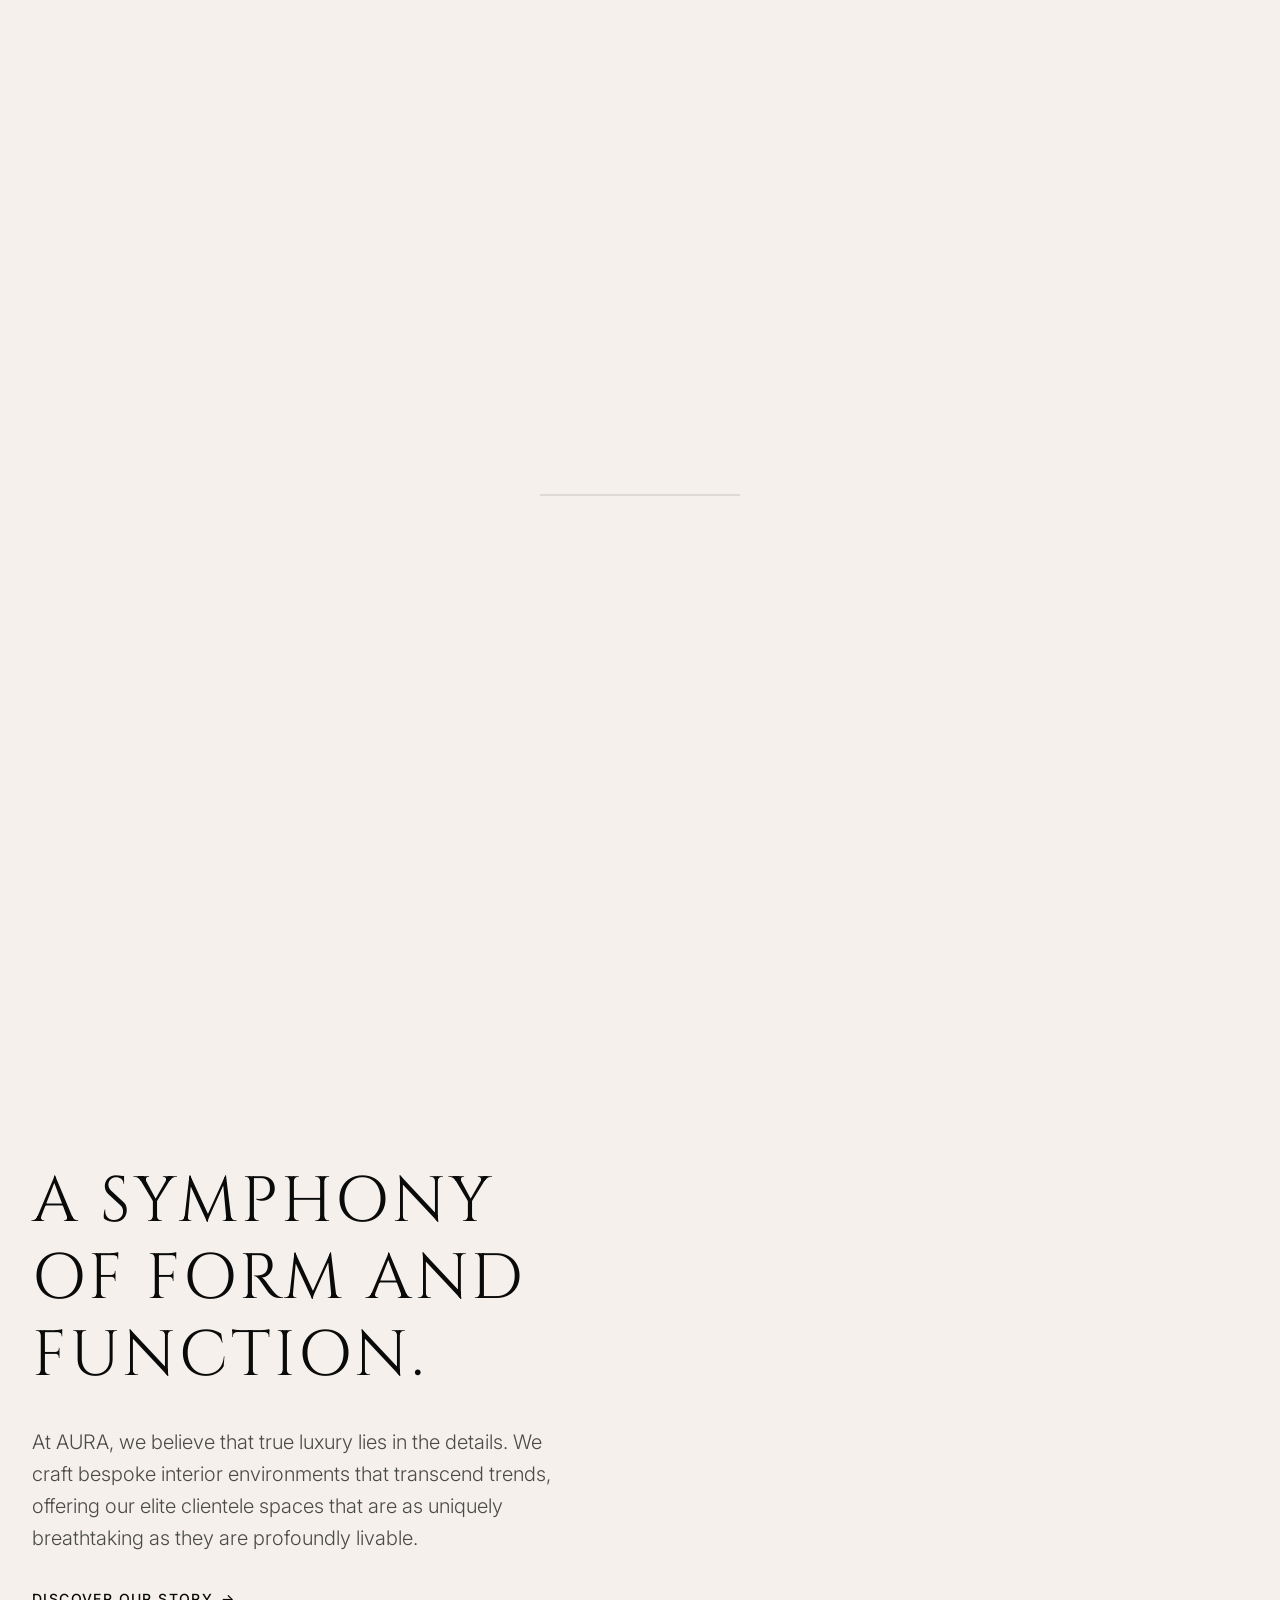
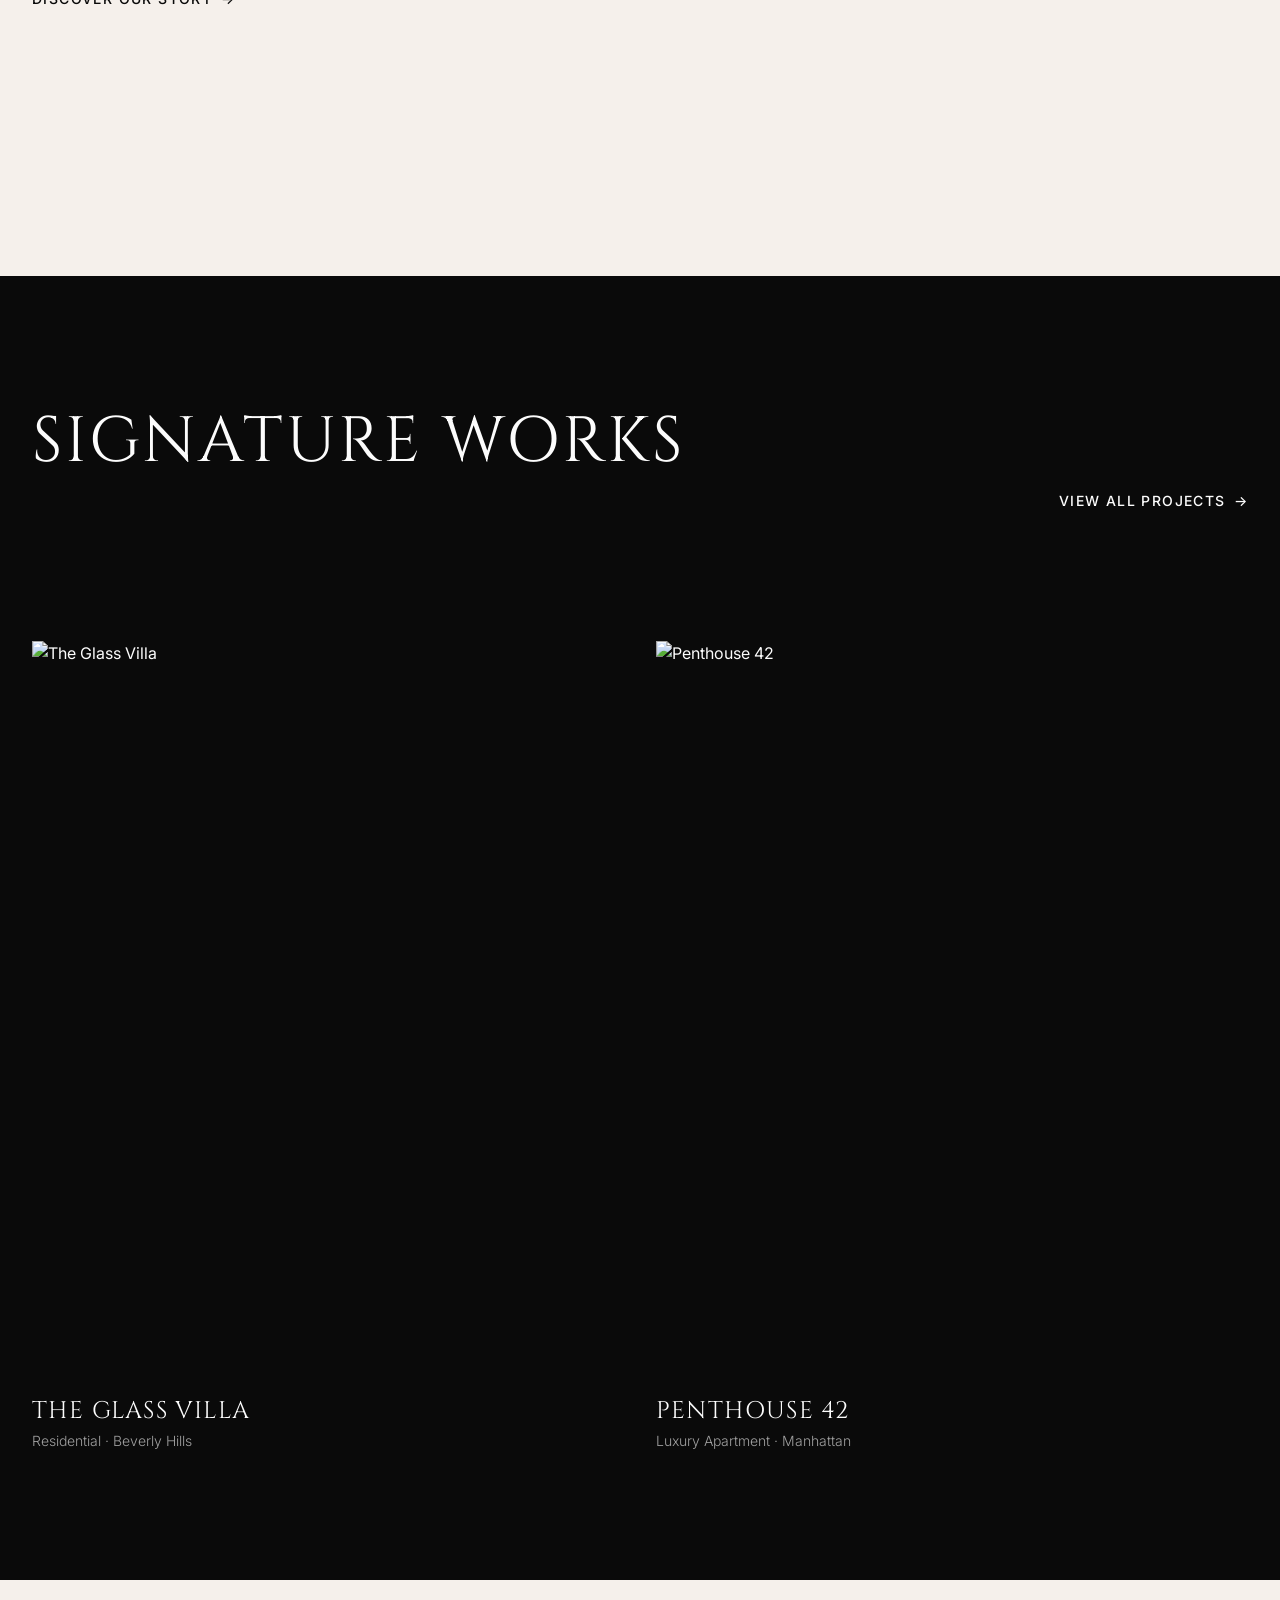
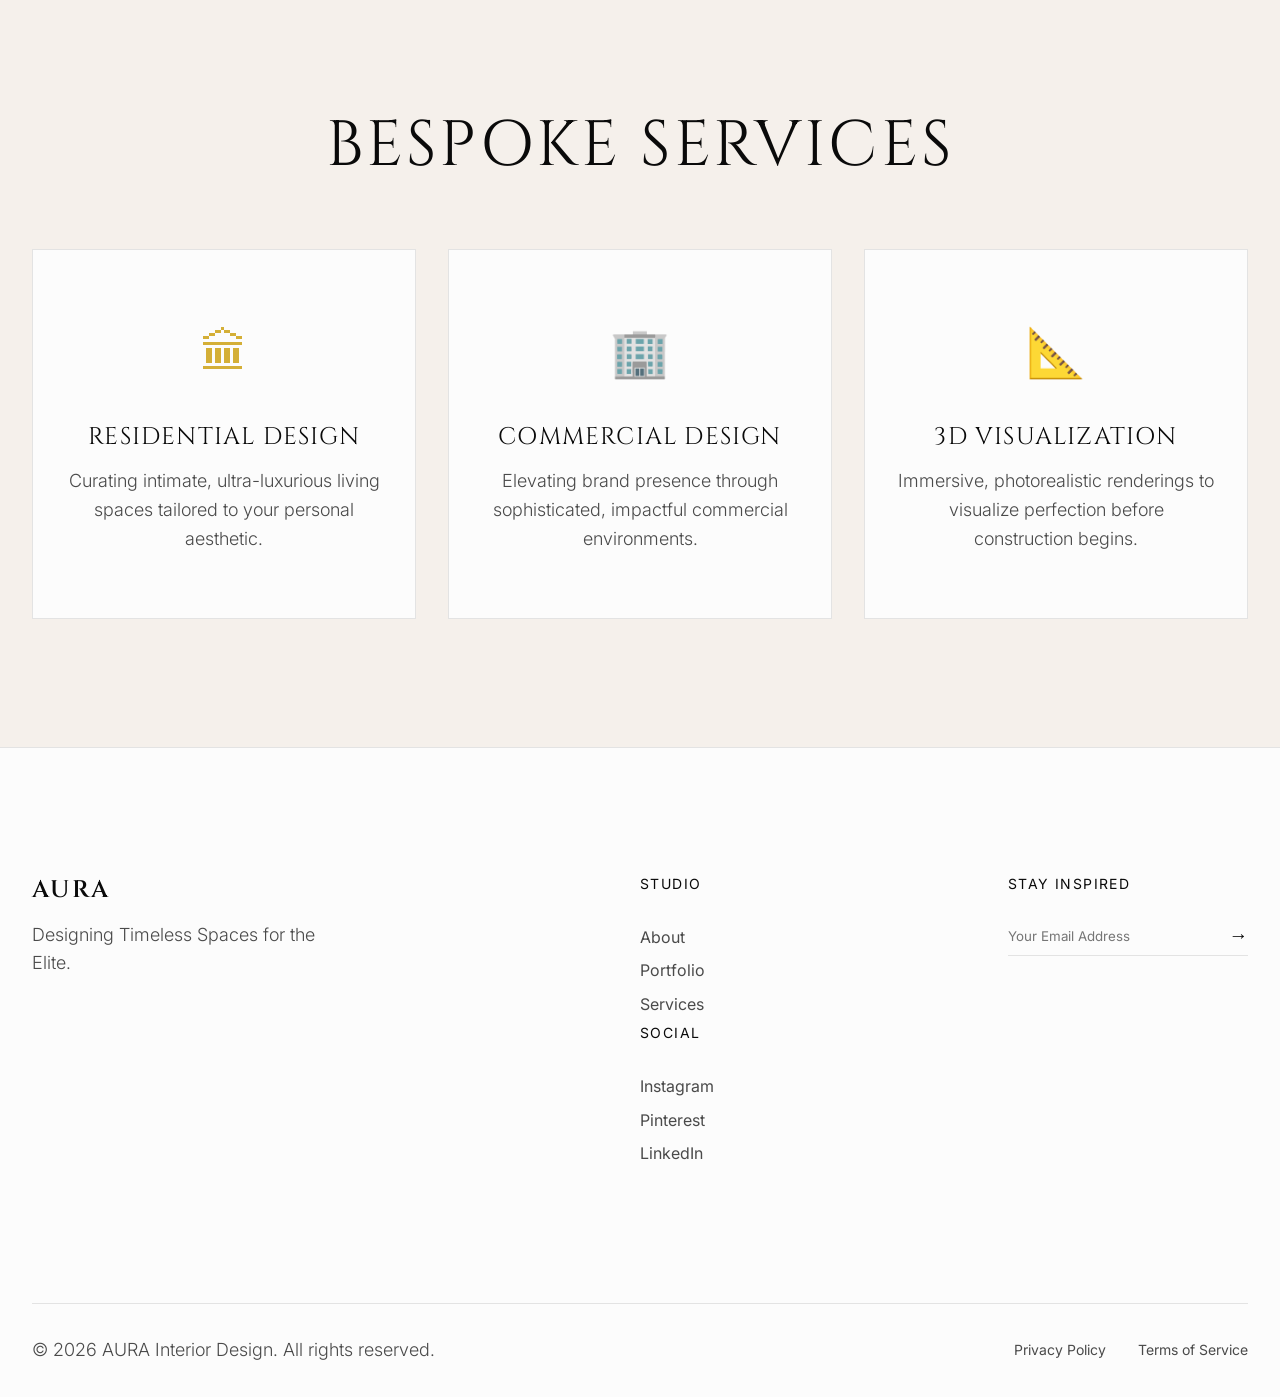
==== intrior designer/index.html @ d272567a "Add files via upload" ====
<!DOCTYPE html>
<html lang="en">
<head>
    <meta charset="UTF-8">
    <meta name="viewport" content="width=device-width, initial-scale=1.0">
    <title>AURA | High-End Interior Design</title>
    <meta name="description" content="Designing Timeless Spaces. AURA is a high-end luxury interior design studio targeting elite clients.">
    
    <!-- Google Fonts -->
    <link rel="preconnect" href="https://fonts.googleapis.com">
    <link rel="preconnect" href="https://fonts.gstatic.com" crossorigin>
    <link href="https://fonts.googleapis.com/css2?family=Cinzel:wght@400;500;600&family=Inter:wght@300;400;500&display=swap" rel="stylesheet">
    
    <!-- Lenis CSS for smooth scrolling baseline -->
    <link rel="stylesheet" href="https://unpkg.com/lenis@1.0.45/dist/lenis.css">

    <!-- Custom CSS -->
    <link rel="stylesheet" href="css/style.css">
</head>
<body class="loading">
    <!-- Custom Cursor -->
    <div class="cursor-dot"></div>
    <div class="cursor-outline"></div>

    <!-- Preloader -->
    <div class="preloader">
        <div class="preloader-content">
            <h1 class="brand-logo">AURA</h1>
            <div class="progress-bar"><div class="progress"></div></div>
        </div>
    </div>

    <!-- Navigation -->
    <header class="header">
        <div class="nav-container">
            <a href="index.html" class="logo">AURA</a>
            <nav class="nav-links">
                <a href="index.html" class="active">Home</a>
                <a href="about.html">About</a>
                <a href="services.html">Services</a>
                <a href="portfolio.html">Portfolio</a>
                <a href="contact.html">Contact</a>
            </nav>
            <div class="nav-actions">
                <button class="theme-toggle" id="theme-toggle">
                    <span class="icon">☾</span>
                </button>
                <a href="contact.html" class="btn btn-outline">Consultation</a>
            </div>
        </div>
    </header>

    <main>
        <!-- Hero Section with 3D Background -->
        <section class="hero">
            <div class="hero-canvas-container" id="hero-canvas"></div>
            <div class="hero-content">
                <p class="hero-subtitle">Elevating Lifestyles</p>
                <h1 class="hero-title">Designing<br>Timeless<br>Spaces</h1>
                <div class="hero-scroll-indicator">
                    <span>Scroll to explore</span>
                    <div class="line"></div>
                </div>
            </div>
        </section>

        <!-- About Preview Section -->
        <section class="about-preview section-padding">
            <div class="container">
                <div class="grid-2">
                    <div class="about-text" data-scroll>
                        <h2 class="section-title">A Symphony of Form and Function.</h2>
                        <p>At AURA, we believe that true luxury lies in the details. We craft bespoke interior environments that transcend trends, offering our elite clientele spaces that are as uniquely breathtaking as they are profoundly livable.</p>
                        <a href="about.html" class="link-arrow">Discover Our Story <span class="arrow">→</span></a>
                    </div>
                    <div class="about-image-wrapper">
                        <img src="https://images.unsplash.com/photo-1600210492486-724fe5c67fb0?auto=format&fit=crop&q=80" alt="Luxury Interior" class="parallax-image">
                    </div>
                </div>
            </div>
        </section>

        <!-- Featured Projects Section -->
        <section class="featured-projects section-padding dark-section">
            <div class="container">
                <div class="section-header">
                    <h2 class="section-title text-light">Signature Works</h2>
                    <a href="portfolio.html" class="link-arrow text-light">View All Projects <span class="arrow">→</span></a>
                </div>
                
                <div class="projects-carousel">
                    <!-- Project 1 -->
                    <div class="project-card">
                        <div class="project-image-container">
                            <img src="https://images.unsplash.com/photo-1600607687939-ce8a6c25118c?auto=format&fit=crop&q=80" alt="The Glass Villa">
                        </div>
                        <div class="project-info">
                            <h3>The Glass Villa</h3>
                            <p>Residential · Beverly Hills</p>
                        </div>
                    </div>
                    <!-- Project 2 -->
                    <div class="project-card">
                        <div class="project-image-container">
                            <img src="https://images.unsplash.com/photo-1600607687644-aac4c15cecb1?auto=format&fit=crop&q=80" alt="Penthouse 42">
                        </div>
                        <div class="project-info">
                            <h3>Penthouse 42</h3>
                            <p>Luxury Apartment · Manhattan</p>
                        </div>
                    </div>
                </div>
            </div>
        </section>

        <!-- Services Preview Section -->
        <section class="services-preview section-padding">
            <div class="container">
                <h2 class="section-title text-center">Bespoke Services</h2>
                <div class="services-grid">
                    <div class="service-item">
                        <div class="service-icon">🏛</div>
                        <h3>Residential Design</h3>
                        <p>Curating intimate, ultra-luxurious living spaces tailored to your personal aesthetic.</p>
                    </div>
                    <div class="service-item">
                        <div class="service-icon">🏢</div>
                        <h3>Commercial Design</h3>
                        <p>Elevating brand presence through sophisticated, impactful commercial environments.</p>
                    </div>
                    <div class="service-item">
                        <div class="service-icon">📐</div>
                        <h3>3D Visualization</h3>
                        <p>Immersive, photorealistic renderings to visualize perfection before construction begins.</p>
                    </div>
                </div>
            </div>
        </section>

    </main>

    <!-- Footer -->
    <footer class="footer">
        <div class="container">
            <div class="footer-top">
                <div class="footer-brand">
                    <h2 class="logo">AURA</h2>
                    <p>Designing Timeless Spaces for the Elite.</p>
                </div>
                <div class="footer-links">
                    <div class="link-group">
                        <h4>Studio</h4>
                        <a href="about.html">About</a>
                        <a href="portfolio.html">Portfolio</a>
                        <a href="services.html">Services</a>
                    </div>
                    <div class="link-group">
                        <h4>Social</h4>
                        <a href="#" target="_blank">Instagram</a>
                        <a href="#" target="_blank">Pinterest</a>
                        <a href="#" target="_blank">LinkedIn</a>
                    </div>
                </div>
                <div class="footer-newsletter">
                    <h4>Stay Inspired</h4>
                    <form class="newsletter-form">
                        <input type="email" placeholder="Your Email Address" required>
                        <button type="submit">→</button>
                    </form>
                </div>
            </div>
            <div class="footer-bottom">
                <p>&copy; 2026 AURA Interior Design. All rights reserved.</p>
                <div class="legal-links">
                    <a href="#">Privacy Policy</a>
                    <a href="#">Terms of Service</a>
                </div>
            </div>
        </div>
    </footer>

    <!-- GSAP & Lenis CDN -->
    <script src="https://cdnjs.cloudflare.com/ajax/libs/gsap/3.12.5/gsap.min.js"></script>
    <script src="https://cdnjs.cloudflare.com/ajax/libs/gsap/3.12.5/ScrollTrigger.min.js"></script>
    <script src="https://unpkg.com/lenis@1.0.45/dist/lenis.min.js"></script>
    
    <!-- Three.js CDN -->
    <script src="https://cdnjs.cloudflare.com/ajax/libs/three.js/r128/three.min.js"></script>

    <!-- Custom Scripts -->
    <script src="js/main.js"></script>
    <script src="js/three-scene.js"></script>
</body>
</html>
---- intrior designer/css/style.css ----
/* ==========================================================================
   AURA | High-End Interior Design | Premium Design System
   ========================================================================== */

:root {
    /* Color Palette */
    --clr-black: #0a0a0a;
    --clr-white: #fcfcfc;
    --clr-beige: #f5f0eb;
    --clr-gold: #d4af37;
    --clr-gray-dark: #1f1f1f;
    --clr-gray-light: #e0e0e0;
    
    /* Current Theme Variables (Default Light) */
    --bg-primary: var(--clr-beige);
    --bg-secondary: var(--clr-white);
    --text-primary: var(--clr-black);
    --text-secondary: #4a4a4a;
    --accent: var(--clr-gold);
    --border: rgba(10, 10, 10, 0.1);
    --glass-bg: rgba(245, 240, 235, 0.7);
    
    /* Typography */
    --font-serif: 'Cinzel', serif;
    --font-sans: 'Inter', sans-serif;
    
    /* Spacing */
    --space-sm: 1rem;
    --space-md: 2rem;
    --space-lg: 4rem;
    --space-xl: 8rem;
    
    /* Transitions */
    --transition-smooth: all 0.6s cubic-bezier(0.16, 1, 0.3, 1);
    --transition-fast: all 0.3s ease;
}

/* Dark Theme Overrides */
[data-theme="dark"] {
    --bg-primary: var(--clr-black);
    --bg-secondary: var(--clr-gray-dark);
    --text-primary: var(--clr-white);
    --text-secondary: #a0a0a0;
    --border: rgba(252, 252, 252, 0.1);
    --glass-bg: rgba(10, 10, 10, 0.7);
}

/* ==========================================================================
   Base Reset
   ========================================================================== */
* {
    margin: 0;
    padding: 0;
    box-sizing: border-box;
}

html {
    font-size: 16px;
    scroll-behavior: initial; /* Lenis handles smooth scrolling */
}

body {
    background-color: var(--bg-primary);
    color: var(--text-primary);
    font-family: var(--font-sans);
    line-height: 1.6;
    overflow-x: hidden;
    transition: background-color 0.4s ease, color 0.4s ease;
    cursor: none; /* Custom Cursor */
}

/* Hide scrollbar for premium feel */
::-webkit-scrollbar {
    width: 0px;
    background: transparent; 
}

/* Typography Base */
h1, h2, h3, h4, h5, h6 {
    font-family: var(--font-serif);
    font-weight: 400;
    line-height: 1.2;
    text-transform: uppercase;
    letter-spacing: 0.05em;
}

p {
    font-family: var(--font-sans);
    font-weight: 300;
    color: var(--text-secondary);
    font-size: 1.125rem;
}

a {
    color: inherit;
    text-decoration: none;
    cursor: none;
}

ul {
    list-style: none;
}

img {
    max-width: 100%;
    display: block;
}

/* ==========================================================================
   Custom Cursor
   ========================================================================== */
.cursor-dot,
.cursor-outline {
    position: fixed;
    top: 0;
    left: 0;
    transform: translate(-50%, -50%);
    border-radius: 50%;
    z-index: 9999;
    pointer-events: none;
}

.cursor-dot {
    width: 8px;
    height: 8px;
    background-color: var(--accent);
}

.cursor-outline {
    width: 40px;
    height: 40px;
    border: 1px solid var(--accent);
    transition: width 0.3s ease, height 0.3s ease, background-color 0.3s ease;
}

/* Hover State via JS class */
.cursor-hover .cursor-outline {
    width: 60px;
    height: 60px;
    background-color: rgba(212, 175, 55, 0.1);
    backdrop-filter: blur(2px);
}

/* ==========================================================================
   Preloader
   ========================================================================== */
.preloader {
    position: fixed;
    top: 0;
    left: 0;
    width: 100%;
    height: 100vh;
    background-color: var(--bg-primary);
    z-index: 10000;
    display: flex;
    justify-content: center;
    align-items: center;
}

.preloader-content {
    text-align: center;
}

.preloader .brand-logo {
    font-size: 3rem;
    letter-spacing: 0.2em;
    margin-bottom: 2rem;
    opacity: 0; /* Animated by GSAP */
}

.progress-bar {
    width: 200px;
    height: 2px;
    background-color: var(--border);
    margin: 0 auto;
    overflow: hidden;
}

.progress {
    width: 0%;
    height: 100%;
    background-color: var(--accent);
}

/* ==========================================================================
   Layout Utilities
   ========================================================================== */
.container {
    max-width: 1400px;
    margin: 0 auto;
    padding: 0 var(--space-md);
}

.section-padding {
    padding: var(--space-xl) 0;
}

.grid-2 {
    display: grid;
    grid-template-columns: 1fr 1fr;
    gap: var(--space-xl);
    align-items: center;
}

.text-center {
    text-align: center;
}

.text-light {
    color: var(--clr-white);
}

/* ==========================================================================
   Navigation
   ========================================================================== */
.header {
    position: fixed;
    top: 0;
    left: 0;
    width: 100%;
    padding: var(--space-md) 0;
    z-index: 1000;
    transition: var(--transition-smooth);
}

.header.scrolled {
    padding: var(--space-sm) 0;
    background-color: var(--glass-bg);
    backdrop-filter: blur(10px);
    -webkit-backdrop-filter: blur(10px);
    border-bottom: 1px solid var(--border);
}

.nav-container {
    max-width: 1600px;
    margin: 0 auto;
    padding: 0 var(--space-md);
    display: flex;
    justify-content: space-between;
    align-items: center;
}

.logo {
    font-family: var(--font-serif);
    font-size: 1.5rem;
    letter-spacing: 0.1em;
    font-weight: 600;
    z-index: 10;
}

.nav-links {
    display: flex;
    gap: var(--space-md);
}

.nav-links a {
    font-size: 0.875rem;
    text-transform: uppercase;
    letter-spacing: 0.1em;
    position: relative;
    overflow: hidden;
}

.nav-links a::after {
    content: '';
    position: absolute;
    bottom: -4px;
    left: 0;
    width: 100%;
    height: 1px;
    background-color: var(--accent);
    transform: translateX(-101%);
    transition: transform 0.4s cubic-bezier(0.16, 1, 0.3, 1);
}

.nav-links a:hover::after,
.nav-links a.active::after {
    transform: translateX(0);
}

.nav-actions {
    display: flex;
    align-items: center;
    gap: var(--space-md);
}

.theme-toggle {
    background: none;
    border: none;
    color: var(--text-primary);
    font-size: 1.2rem;
    padding: 0.5rem;
    border-radius: 50%;
    transition: var(--transition-fast);
}

.btn-outline {
    border: 1px solid var(--border);
    padding: 0.75rem 1.5rem;
    font-size: 0.875rem;
    text-transform: uppercase;
    letter-spacing: 0.1em;
    border-radius: 30px;
    transition: var(--transition-smooth);
    position: relative;
    overflow: hidden;
}

.btn-outline::before {
    content: '';
    position: absolute;
    top: 0;
    left: 0;
    width: 100%;
    height: 100%;
    background-color: var(--text-primary);
    transform: scaleY(0);
    transform-origin: bottom;
    transition: transform 0.4s cubic-bezier(0.16, 1, 0.3, 1);
    z-index: -1;
}

.btn-outline:hover {
    color: var(--bg-primary);
    border-color: var(--text-primary);
}

.btn-outline:hover::before {
    transform: scaleY(1);
    transform-origin: top;
}

/* ==========================================================================
   Hero Section
   ========================================================================== */
.hero {
    height: 100vh;
    position: relative;
    display: flex;
    align-items: center;
    padding: 0 var(--space-md);
    overflow: hidden;
}

.hero-canvas-container {
    position: absolute;
    top: 0;
    left: 0;
    width: 100%;
    height: 100%;
    z-index: 1;
    pointer-events: none; /* Let clicks pass through if needed, though mouse move is tracked */
}

.hero-content {
    position: relative;
    z-index: 2;
    max-width: 1400px;
    margin: 0 auto;
    width: 100%;
}

.hero-subtitle {
    font-size: 1rem;
    text-transform: uppercase;
    letter-spacing: 0.2em;
    margin-bottom: var(--space-sm);
    color: var(--accent);
}

.hero-title {
    font-size: clamp(4rem, 8vw, 8rem);
    line-height: 1;
}

.hero-scroll-indicator {
    position: absolute;
    bottom: var(--space-md);
    left: 50%;
    transform: translateX(-50%);
    display: flex;
    flex-direction: column;
    align-items: center;
    gap: 1rem;
    z-index: 2;
}

.hero-scroll-indicator span {
    font-size: 0.75rem;
    text-transform: uppercase;
    letter-spacing: 0.1em;
}

.hero-scroll-indicator .line {
    width: 1px;
    height: 60px;
    background: linear-gradient(to bottom, var(--text-primary) 50%, transparent 50%);
    background-size: 100% 200%;
    animation: scrollLine 2s linear infinite;
}

@keyframes scrollLine {
    0% { background-position: 0% 0%; }
    100% { background-position: 0% 100%; }
}

/* ==========================================================================
   Section: About Preview
   ========================================================================== */
.section-title {
    font-size: clamp(2.5rem, 5vw, 4rem);
    margin-bottom: var(--space-md);
}

.about-text p {
    margin-bottom: var(--space-md);
    font-size: 1.25rem;
}

.link-arrow {
    display: inline-flex;
    align-items: center;
    gap: 0.5rem;
    font-weight: 500;
    text-transform: uppercase;
    letter-spacing: 0.1em;
    font-size: 0.875rem;
}

.link-arrow .arrow {
    transition: transform 0.3s ease;
}

.link-arrow:hover .arrow {
    transform: translateX(5px);
}

.about-image-wrapper {
    overflow: hidden;
    height: 80vh;
    border-radius: 4px;
}

.parallax-image {
    width: 100%;
    height: 120%; /* Extra height for parallax */
    object-fit: cover;
    transform: translateY(-10%);
}

/* ==========================================================================
   Section: Featured Projects
   ========================================================================== */
.dark-section {
    background-color: var(--clr-black);
    color: var(--clr-white);
}

.dark-section .text-secondary {
    color: #a0a0a0;
}

.section-header {
    display: flex;
    justify-content: space-between;
    align-items: flex-end;
    margin-bottom: var(--space-xl);
}

.projects-carousel {
    display: grid;
    grid-template-columns: 1fr 1fr;
    gap: var(--space-md);
}

.project-card {
    position: relative;
    cursor: none;
}

.project-image-container {
    overflow: hidden;
    aspect-ratio: 4/5;
    margin-bottom: var(--space-sm);
}

.project-image-container img {
    width: 100%;
    height: 100%;
    object-fit: cover;
    transition: transform 0.8s cubic-bezier(0.16, 1, 0.3, 1);
}

.project-card:hover .project-image-container img {
    transform: scale(1.05);
}

.project-info h3 {
    font-size: 1.5rem;
    margin-bottom: 0.25rem;
}

.project-info p {
    font-size: 0.875rem;
    color: #a0a0a0;
}

/* ==========================================================================
   Section: Services Preview
   ========================================================================== */
.services-grid {
    display: grid;
    grid-template-columns: repeat(3, 1fr);
    gap: var(--space-md);
    margin-top: var(--space-lg);
}

.service-item {
    padding: var(--space-lg) var(--space-md);
    background-color: var(--bg-secondary);
    border: 1px solid var(--border);
    transition: var(--transition-smooth);
    text-align: center;
}

.service-item:hover {
    transform: translateY(-10px);
    box-shadow: 0 20px 40px rgba(0,0,0,0.05);
    border-color: var(--accent);
}

[data-theme="dark"] .service-item:hover {
    box-shadow: 0 20px 40px rgba(0,0,0,0.5);
}

.service-icon {
    font-size: 3rem;
    margin-bottom: var(--space-md);
    color: var(--accent);
}

.service-item h3 {
    font-size: 1.5rem;
    margin-bottom: var(--space-sm);
}

/* ==========================================================================
   Footer
   ========================================================================== */
.footer {
    background-color: var(--bg-secondary);
    padding: var(--space-xl) 0 var(--space-md) 0;
    border-top: 1px solid var(--border);
}

.footer-top {
    display: grid;
    grid-template-columns: 2fr 1fr 1fr;
    gap: var(--space-xl);
    margin-bottom: var(--space-xl);
}

.footer-brand p {
    margin-top: var(--space-sm);
    max-width: 300px;
}

.link-group h4, .footer-newsletter h4 {
    font-family: var(--font-sans);
    font-size: 0.875rem;
    text-transform: uppercase;
    letter-spacing: 0.1em;
    margin-bottom: var(--space-md);
}

.link-group a {
    display: block;
    color: var(--text-secondary);
    margin-bottom: 0.5rem;
    transition: var(--transition-fast);
}

.link-group a:hover {
    color: var(--accent);
}

.newsletter-form {
    display: flex;
    border-bottom: 1px solid var(--border);
    padding-bottom: 0.5rem;
}

.newsletter-form input {
    flex: 1;
    background: none;
    border: none;
    color: var(--text-primary);
    font-family: var(--font-sans);
    outline: none;
}

.newsletter-form button {
    background: none;
    border: none;
    color: var(--text-primary);
    cursor: none;
    font-size: 1.2rem;
}

.footer-bottom {
    display: flex;
    justify-content: space-between;
    align-items: center;
    border-top: 1px solid var(--border);
    padding-top: var(--space-md);
    font-size: 0.875rem;
    color: var(--text-secondary);
}

.legal-links {
    display: flex;
    gap: var(--space-md);
}

/* ==========================================================================
   Responsive Design
   ========================================================================== */
@media (max-width: 1024px) {
    .grid-2 {
        grid-template-columns: 1fr;
    }
    .about-image-wrapper {
        height: 60vh;
    }
    .projects-carousel {
        grid-template-columns: 1fr;
    }
}

@media (max-width: 768px) {
    .nav-links {
        display: none; /* Need a mobile menu for production */
    }
    .hero-title {
        font-size: clamp(3rem, 12vw, 4rem);
    }
    .services-grid {
        grid-template-columns: 1fr;
    }
    .footer-top {
        grid-template-columns: 1fr;
        gap: var(--space-lg);
    }
}
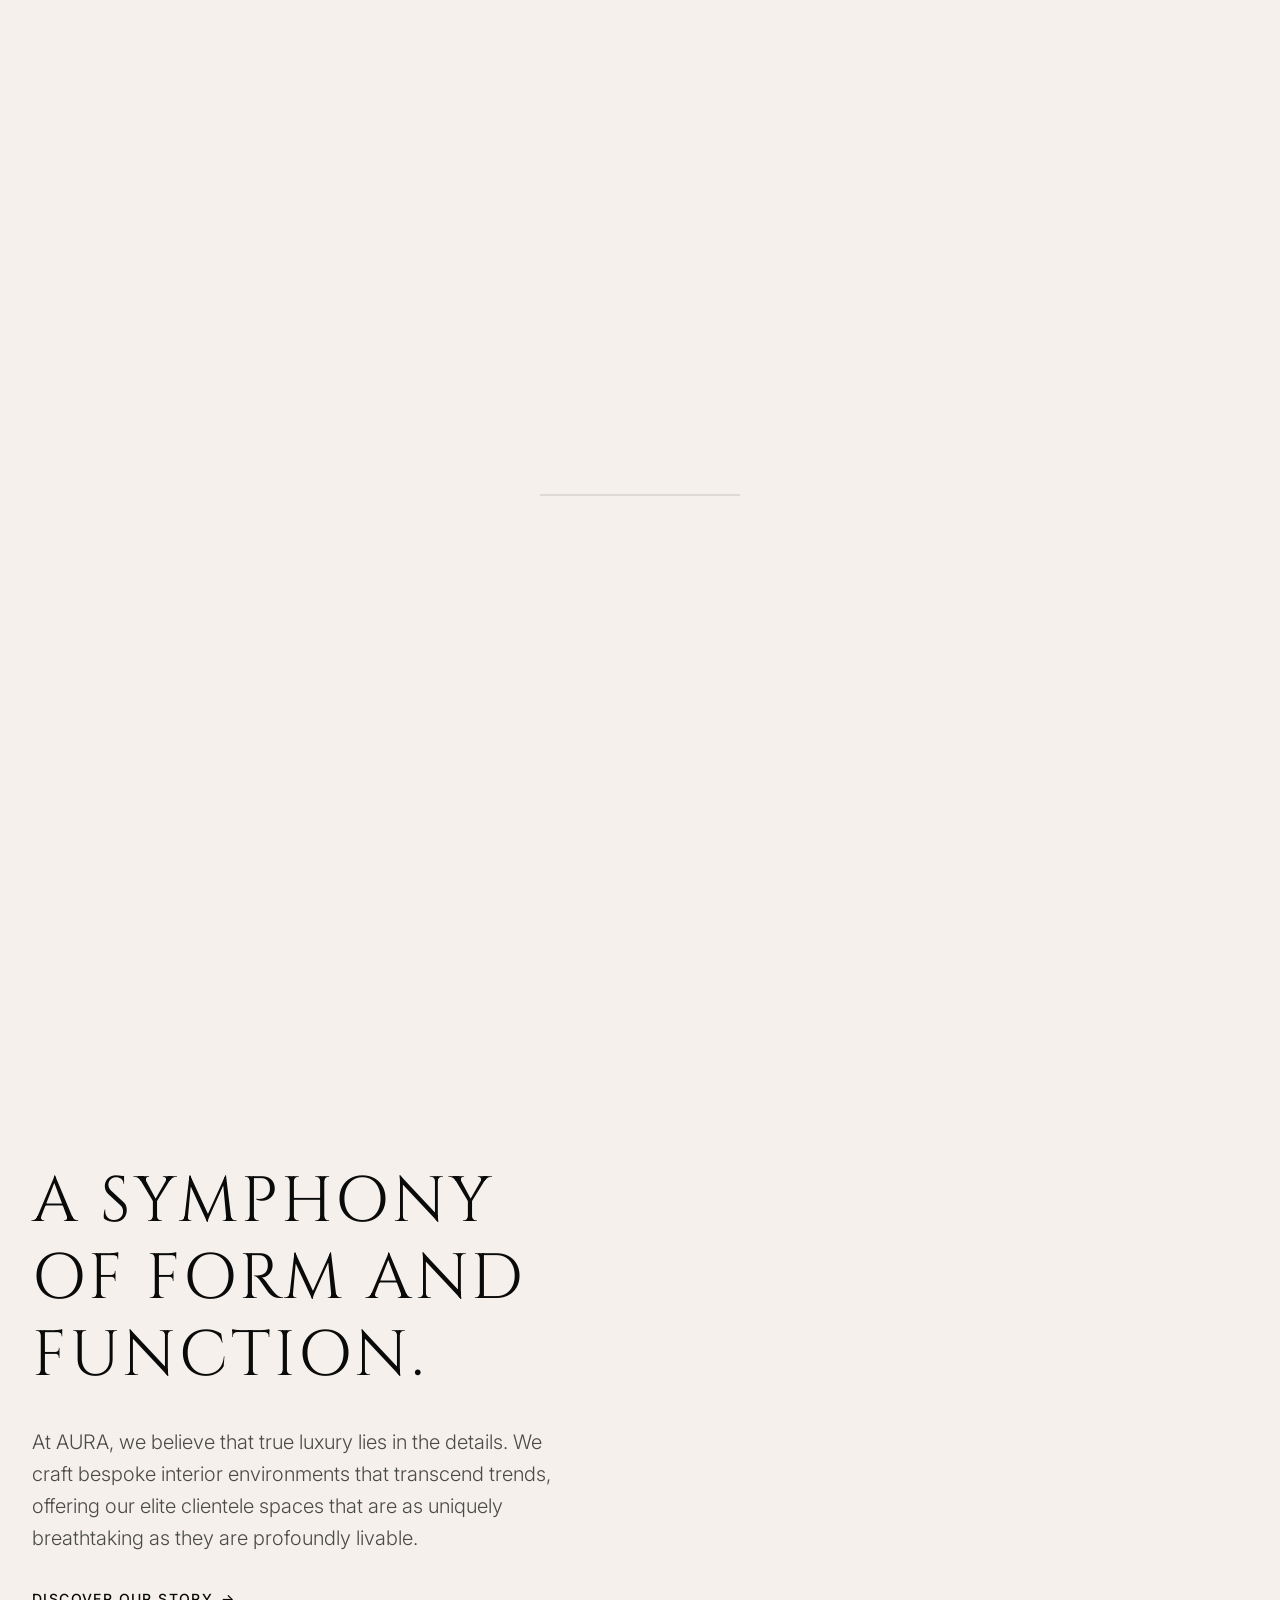
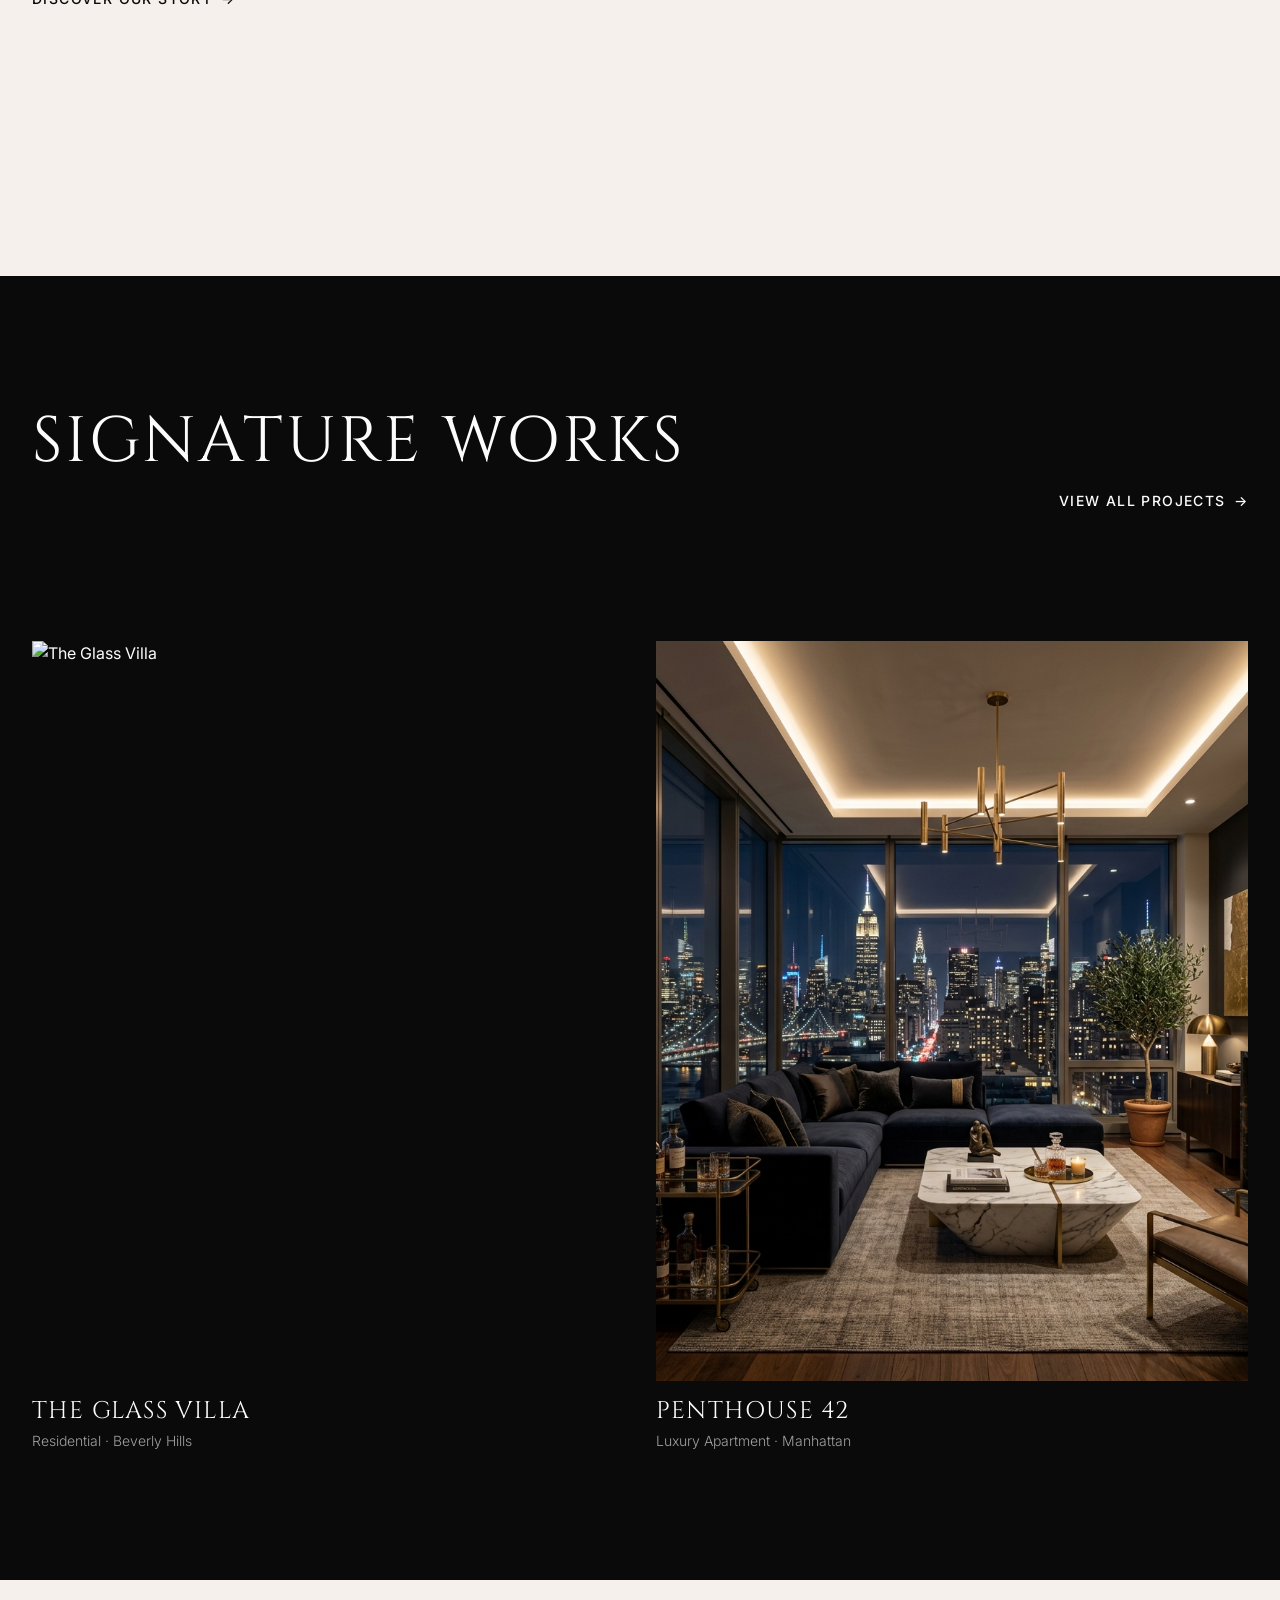
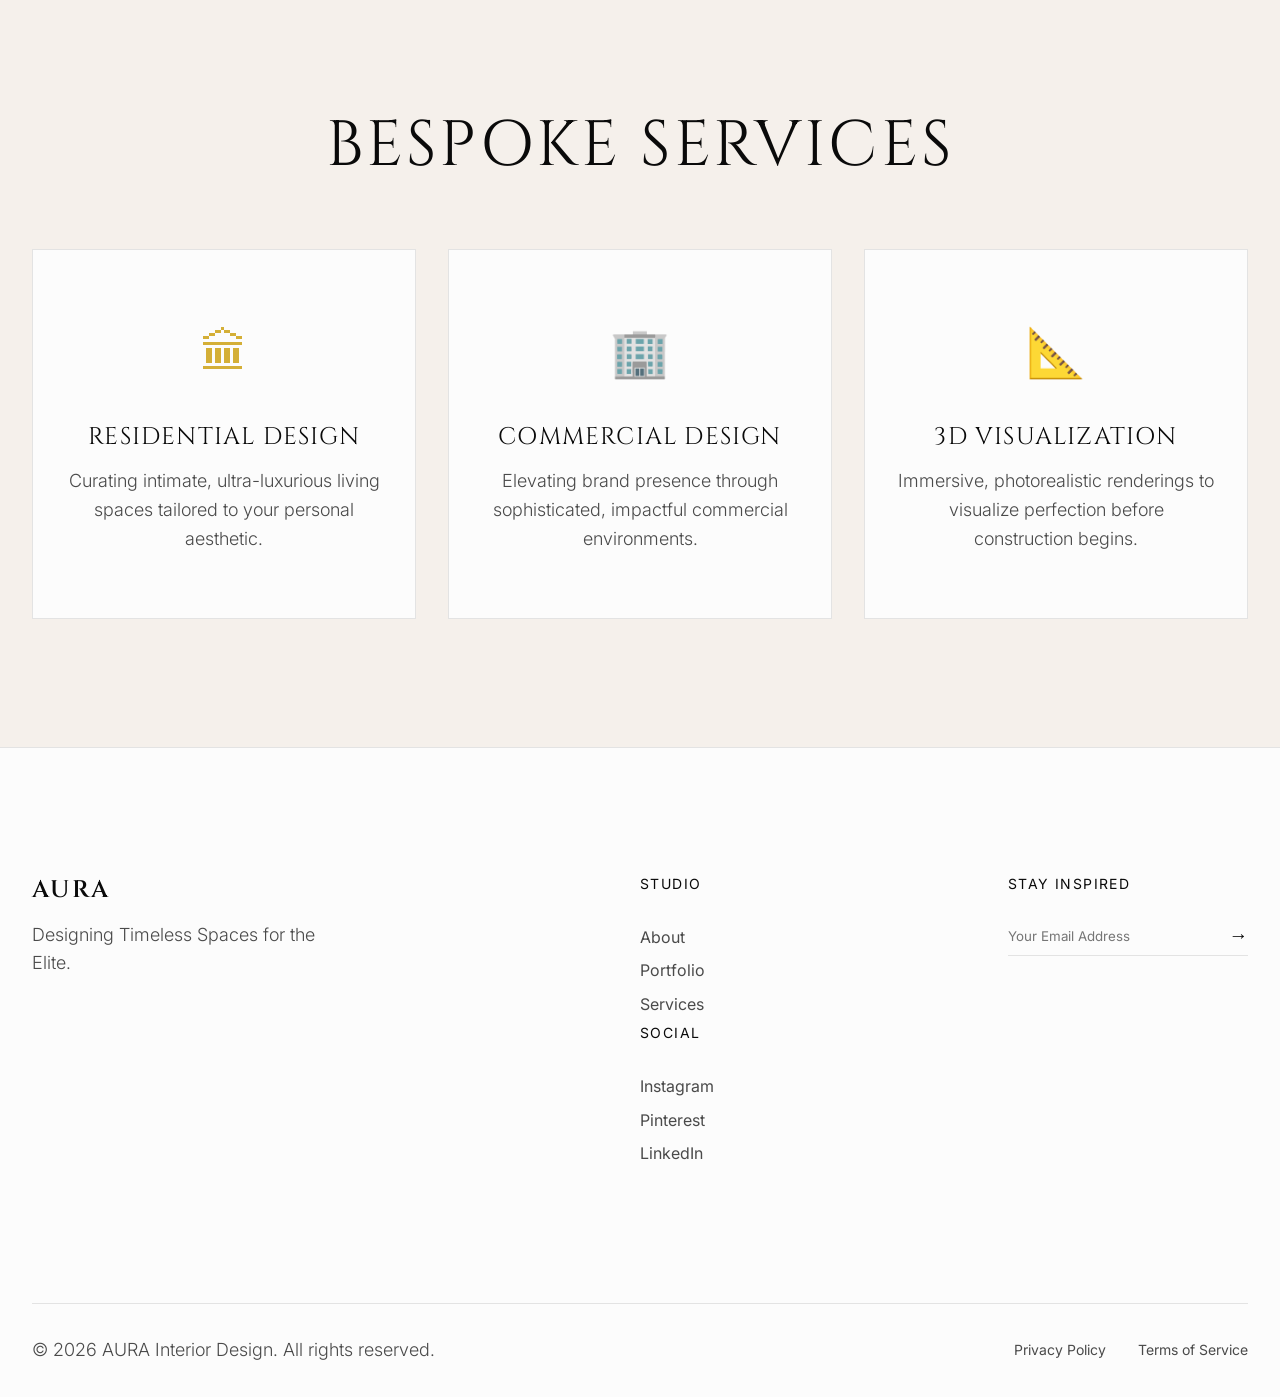
==== commit 6883ed7e: "Add files via upload" ====
--- a/intrior designer/index.html
+++ b/intrior designer/index.html
@@ -102,7 +102,7 @@
                     <!-- Project 2 -->
                     <div class="project-card">
                         <div class="project-image-container">
-                            <img src="https://images.unsplash.com/photo-1600607687644-aac4c15cecb1?auto=format&fit=crop&q=80" alt="Penthouse 42">
+                            <img src="img/penthouse_42.png" alt="Penthouse 42">
                         </div>
                         <div class="project-info">
                             <h3>Penthouse 42</h3>
